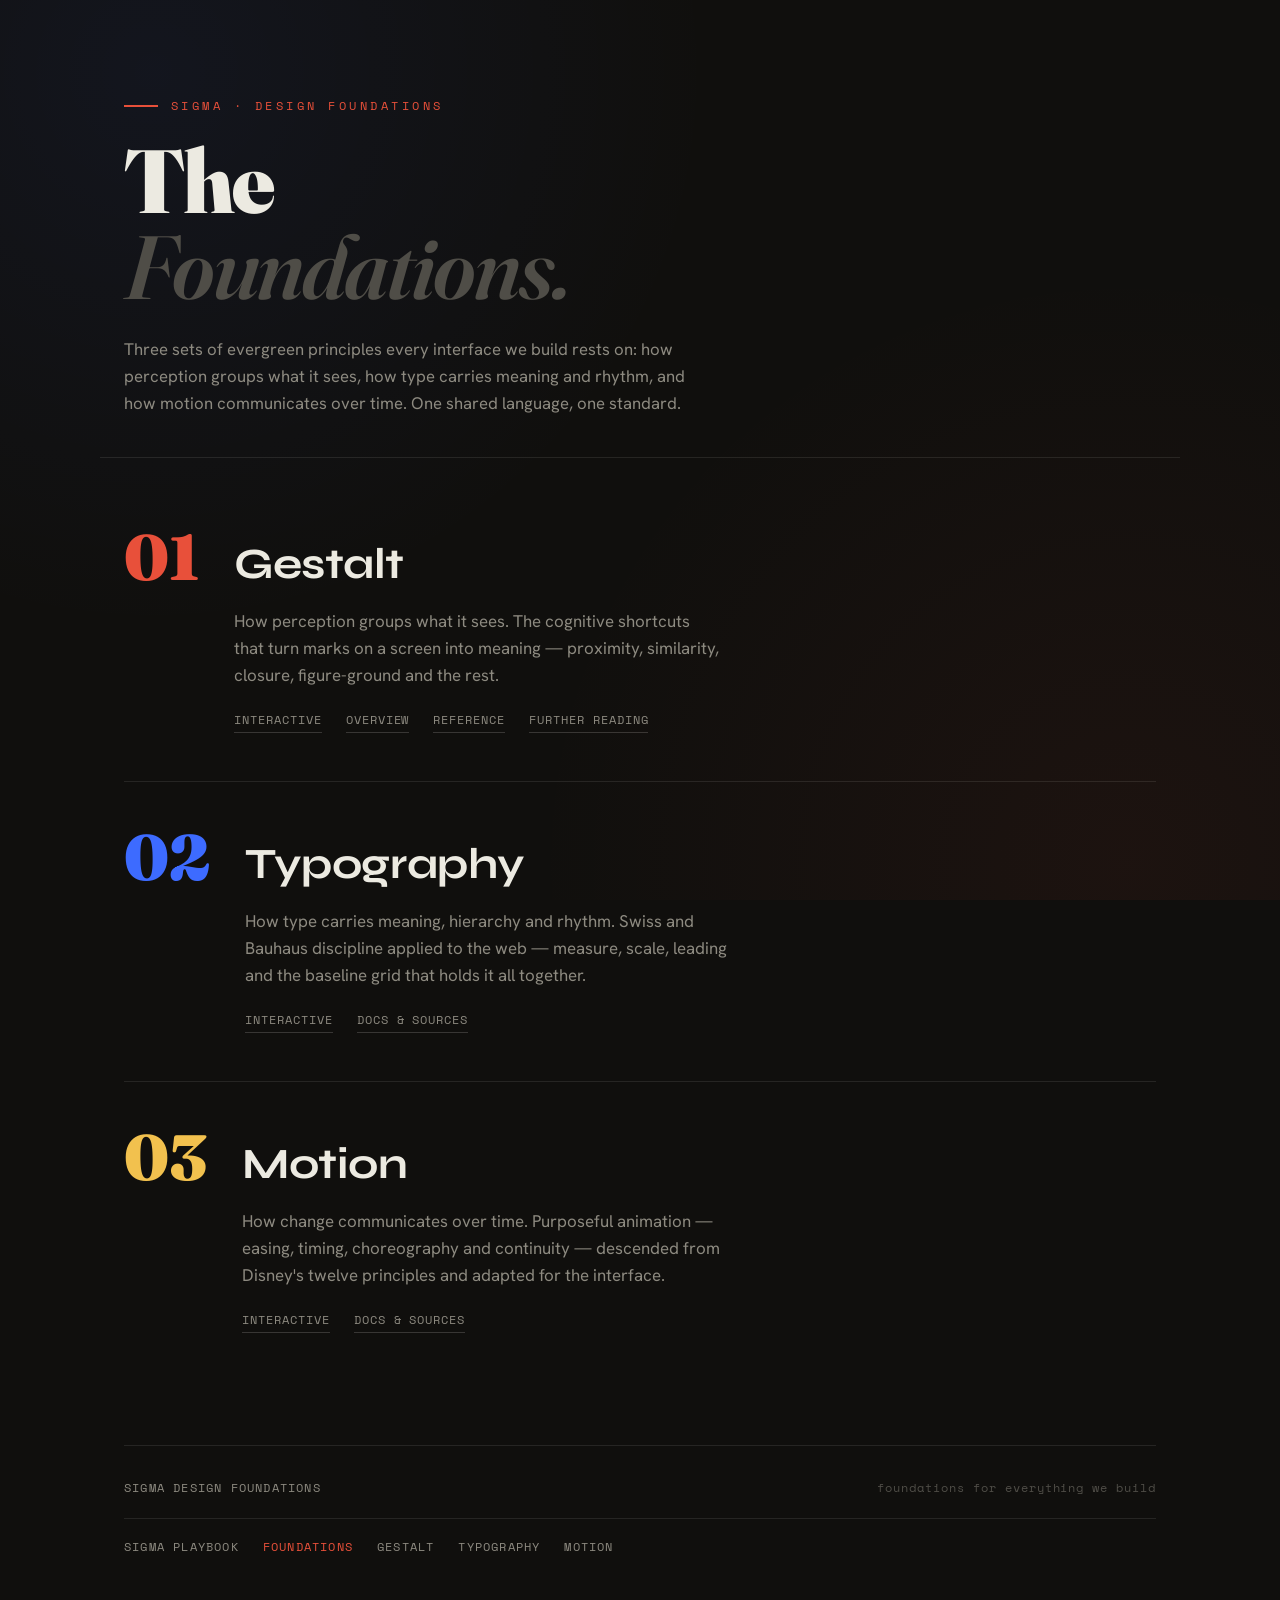
==== docs/design/index.html @ d29ff3a3 "feat(site): three-pillar Sigma Playbook on the design-foundations theme Re-skins the docs site to Si" ====
<!DOCTYPE html>
<html lang="en">
<head>
<meta charset="UTF-8">
<meta name="viewport" content="width=device-width, initial-scale=1.0">
<title>Sigma — Design Foundations</title>
<link rel="preconnect" href="https://fonts.googleapis.com">
<link rel="preconnect" href="https://fonts.gstatic.com" crossorigin>
<link href="https://fonts.googleapis.com/css2?family=Fraunces:ital,opsz,wght@0,9..144,600;0,9..144,900;1,9..144,600&family=Syne:wght@600;700&family=Hanken+Grotesk:wght@400;500;600&family=Space+Mono:wght@400;700&display=swap" rel="stylesheet">
<style>
  :root{
    --bg:#100f0d; --surface:#1a1916; --surface-2:#232220;
    --line:rgba(236,234,225,0.10); --line-2:rgba(236,234,225,0.18);
    --ink:#ECEAE1; --ink-dim:#8d8a80; --ink-faint:#4f4d47;
    --red:#E8503A; --blue:#3D6BFF; --yellow:#F2C14E;
  }
  *{box-sizing:border-box}
  html{-webkit-text-size-adjust:100%}
  body{
    margin:0; background:var(--bg); color:var(--ink);
    font-family:"Hanken Grotesk",sans-serif; line-height:1.6; -webkit-font-smoothing:antialiased;
    background-image:
      radial-gradient(circle at 12% 8%, rgba(61,107,255,0.07), transparent 40%),
      radial-gradient(circle at 88% 96%, rgba(232,80,58,0.06), transparent 42%);
    background-attachment:fixed;
  }
  header{ max-width:1080px; margin:0 auto; padding:6rem 1.5rem 2.5rem; border-bottom:1px solid var(--line); opacity:0; animation:rise .8s .05s ease forwards; }
  .eyebrow{ font-family:"Space Mono",monospace; font-size:.78rem; letter-spacing:.28em; text-transform:uppercase; color:var(--red); margin-bottom:1.4rem; display:flex; align-items:center; gap:.8rem; }
  .eyebrow::before{ content:""; width:34px; height:2px; background:var(--red); display:inline-block; }
  h1{ font-family:"Fraunces",serif; font-weight:900; font-optical-sizing:auto; font-size:clamp(2.8rem,7.5vw,5.6rem); line-height:.96; letter-spacing:-.025em; margin:0; }
  h1 em{ font-style:italic; font-weight:600; color:var(--ink-faint); }
  .intro{ max-width:64ch; color:var(--ink-dim); margin:1.6rem 0 0; font-size:1.05rem; }
  main{ max-width:1080px; margin:0 auto; padding:1.5rem 1.5rem 4rem; }

  .pillar{ display:grid; grid-template-columns:auto 1fr; gap:1.5rem 2.2rem; padding:3rem 0; border-top:1px solid var(--line); }
  .pillar:first-child{ border-top:none; }
  .pnum{ font-family:"Fraunces",serif; font-weight:900; font-size:clamp(2.6rem,6vw,4rem); line-height:.85; }
  .pnum.red{ color:var(--red); } .pnum.blue{ color:var(--blue); } .pnum.yellow{ color:var(--yellow); }
  .pbody h2{ font-family:"Syne",sans-serif; font-weight:700; font-size:clamp(1.8rem,4.2vw,2.7rem); margin:0; letter-spacing:-.01em; }
  .pbody h2 a{ color:var(--ink); text-decoration:none; transition:color .25s ease; }
  .pbody h2 a:hover{ color:var(--ink-dim); }
  .ethos{ color:var(--ink-dim); font-size:1.06rem; margin:.55rem 0 1.3rem; max-width:54ch; }
  .plinks{ display:flex; gap:1.5rem; flex-wrap:wrap; align-items:center; }
  .plinks a{ font-family:"Space Mono",monospace; font-size:.75rem; letter-spacing:.08em; text-transform:uppercase; color:var(--ink-dim); text-decoration:none; border-bottom:1px solid var(--line-2); padding-bottom:3px; transition:color .25s, border-color .25s; }
  .plinks a:hover{ color:var(--ink); border-color:var(--red); }
  .soon-inline{ font-family:"Space Mono",monospace; font-size:.72rem; letter-spacing:.08em; text-transform:uppercase; color:var(--ink-faint); }
  .soon-inline::after{ content:"in build"; font-size:.6rem; border:1px solid var(--line-2); border-radius:3px; padding:.05rem .35rem; margin-left:.55rem; color:var(--ink-faint); }

  .note{ margin-top:3.4rem; padding-top:2.4rem; border-top:1px solid var(--line); max-width:70ch; }
  .note .kicker{ font-family:"Space Mono",monospace; font-size:.72rem; letter-spacing:.2em; text-transform:uppercase; color:var(--red); margin-bottom:.7rem; }
  .note p{ color:var(--ink-dim); font-size:.96rem; margin:0 0 .8rem; }
  .note code{ font-family:"Space Mono",monospace; font-size:.85em; color:var(--ink); background:var(--surface-2); border:1px solid var(--line); border-radius:4px; padding:.05rem .35rem; }

  footer{ max-width:1080px; margin:0 auto; padding:0 1.5rem 5rem; }
  .foot-top{ border-top:1px solid var(--line); padding-top:2rem; display:flex; justify-content:space-between; gap:1.5rem 2rem; flex-wrap:wrap; align-items:baseline; }
  .foot-label{ font-family:"Space Mono",monospace; font-size:.75rem; letter-spacing:.1em; text-transform:uppercase; color:var(--ink-dim); }
  .cross{ display:flex; gap:1.5rem; flex-wrap:wrap; }
  .cross a{ font-family:"Space Mono",monospace; font-size:.75rem; letter-spacing:.1em; text-transform:uppercase; color:var(--ink-dim); text-decoration:none; transition:color .25s ease; display:inline-flex; align-items:center; gap:.55rem; }
  .cross a:hover{ color:var(--ink); }
  .cross a.here{ color:var(--red); }
  .cross .soon{ color:var(--ink-faint); }
  .cross .soon::after{ content:"soon"; font-size:.58rem; letter-spacing:.1em; border:1px solid var(--line); border-radius:3px; padding:0 .3rem; margin-left:.45rem; }
  .colophon{ font-family:"Space Mono",monospace; font-size:.75rem; letter-spacing:.08em; color:var(--ink-faint); margin:0; }
  .pillars{ margin-top:1.25rem; padding-top:1.15rem; border-top:1px solid var(--line); }

  @media (max-width:680px){ .pillar{ grid-template-columns:1fr; gap:.6rem; } header{ padding-top:4rem; } }
  @keyframes rise{ to{ opacity:1; transform:translateY(0); } }
  @media (prefers-reduced-motion:reduce){ *{ animation:none!important; transition:none!important; } header{ opacity:1; } }
</style>
</head>
<body>

<header>
  <div class="eyebrow">Sigma · Design Foundations</div>
  <h1>The<br><em>Foundations.</em></h1>
  <p class="intro">Three sets of evergreen principles every interface we build rests on: how perception groups what it sees, how type carries meaning and rhythm, and how motion communicates over time. One shared language, one standard.</p>
</header>

<main>

  <section class="pillar">
    <div class="pnum red">01</div>
    <div class="pbody">
      <h2><a href="gestalt-principles.html">Gestalt</a></h2>
      <p class="ethos">How perception groups what it sees. The cognitive shortcuts that turn marks on a screen into meaning — proximity, similarity, closure, figure-ground and the rest.</p>
      <div class="plinks">
        <a href="gestalt-principles.html">Interactive</a>
        <a href="gestalt-overview.html">Overview</a>
        <a href="gestalt-reference.html">Reference</a>
        <a href="gestalt-reading.html">Further Reading</a>
      </div>
    </div>
  </section>

  <section class="pillar">
    <div class="pnum blue">02</div>
    <div class="pbody">
      <h2><a href="typography-principles.html">Typography</a></h2>
      <p class="ethos">How type carries meaning, hierarchy and rhythm. Swiss and Bauhaus discipline applied to the web — measure, scale, leading and the baseline grid that holds it all together.</p>
      <div class="plinks">
        <a href="typography-principles.html">Interactive</a>
        <a href="typography-docs.html">Docs &amp; Sources</a>
      </div>
    </div>
  </section>

  <section class="pillar">
    <div class="pnum yellow">03</div>
    <div class="pbody">
      <h2><a href="motion-principles.html">Motion</a></h2>
      <p class="ethos">How change communicates over time. Purposeful animation — easing, timing, choreography and continuity — descended from Disney's twelve principles and adapted for the interface.</p>
      <div class="plinks">
        <a href="motion-principles.html">Interactive</a>
        <a href="motion-docs.html">Docs &amp; Sources</a>
      </div>
    </div>
  </section>


</main>

<footer>
  <div class="foot-top">
    <span class="foot-label">Sigma Design Foundations</span>
    <p class="colophon">foundations for everything we build</p>
  </div>
  <nav class="cross pillars">
    <a href="../../">Sigma Playbook</a>
    <a href="index.html" class="here">Foundations</a>
    <a href="gestalt-principles.html">Gestalt</a>
    <a href="typography-principles.html">Typography</a>
    <a href="motion-principles.html">Motion</a>
  </nav>
</footer>

</body>
</html>
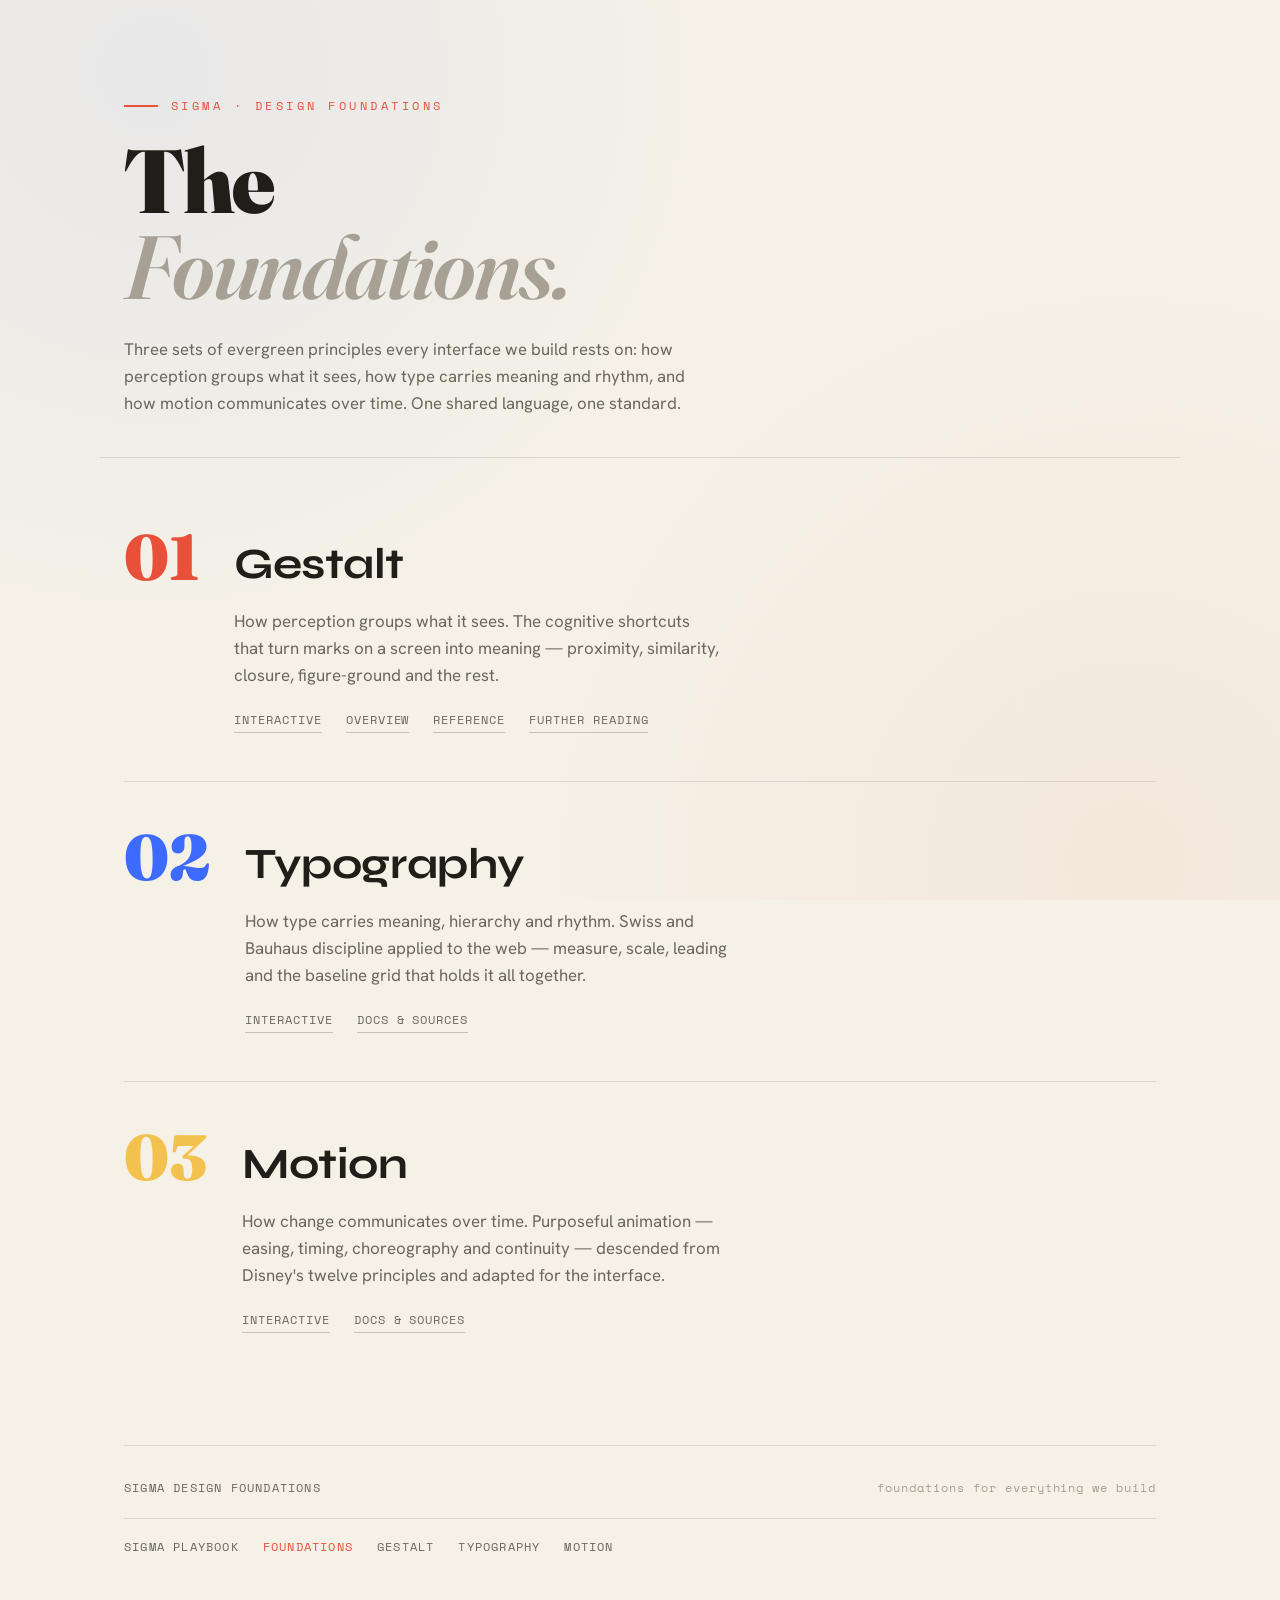
==== commit d175ffbb: "feat(site): light mode for the design foundations; linkify in-doc cross-references - Add a light (wa" ====
--- a/docs/design/index.html
+++ b/docs/design/index.html
@@ -13,6 +13,14 @@
     --line:rgba(236,234,225,0.10); --line-2:rgba(236,234,225,0.18);
     --ink:#ECEAE1; --ink-dim:#8d8a80; --ink-faint:#4f4d47;
     --red:#E8503A; --blue:#3D6BFF; --yellow:#F2C14E;
+  }
+
+  @media (prefers-color-scheme: light){
+    :root{
+      --bg:#f5f1e7; --surface:#fffdf6; --surface-2:#efe9da;
+      --line:rgba(33,30,26,0.12); --line-2:rgba(33,30,26,0.22);
+      --ink:#211e1a; --ink-dim:#6b675c; --ink-faint:#a7a094;
+    }
   }
   *{box-sizing:border-box}
   html{-webkit-text-size-adjust:100%}
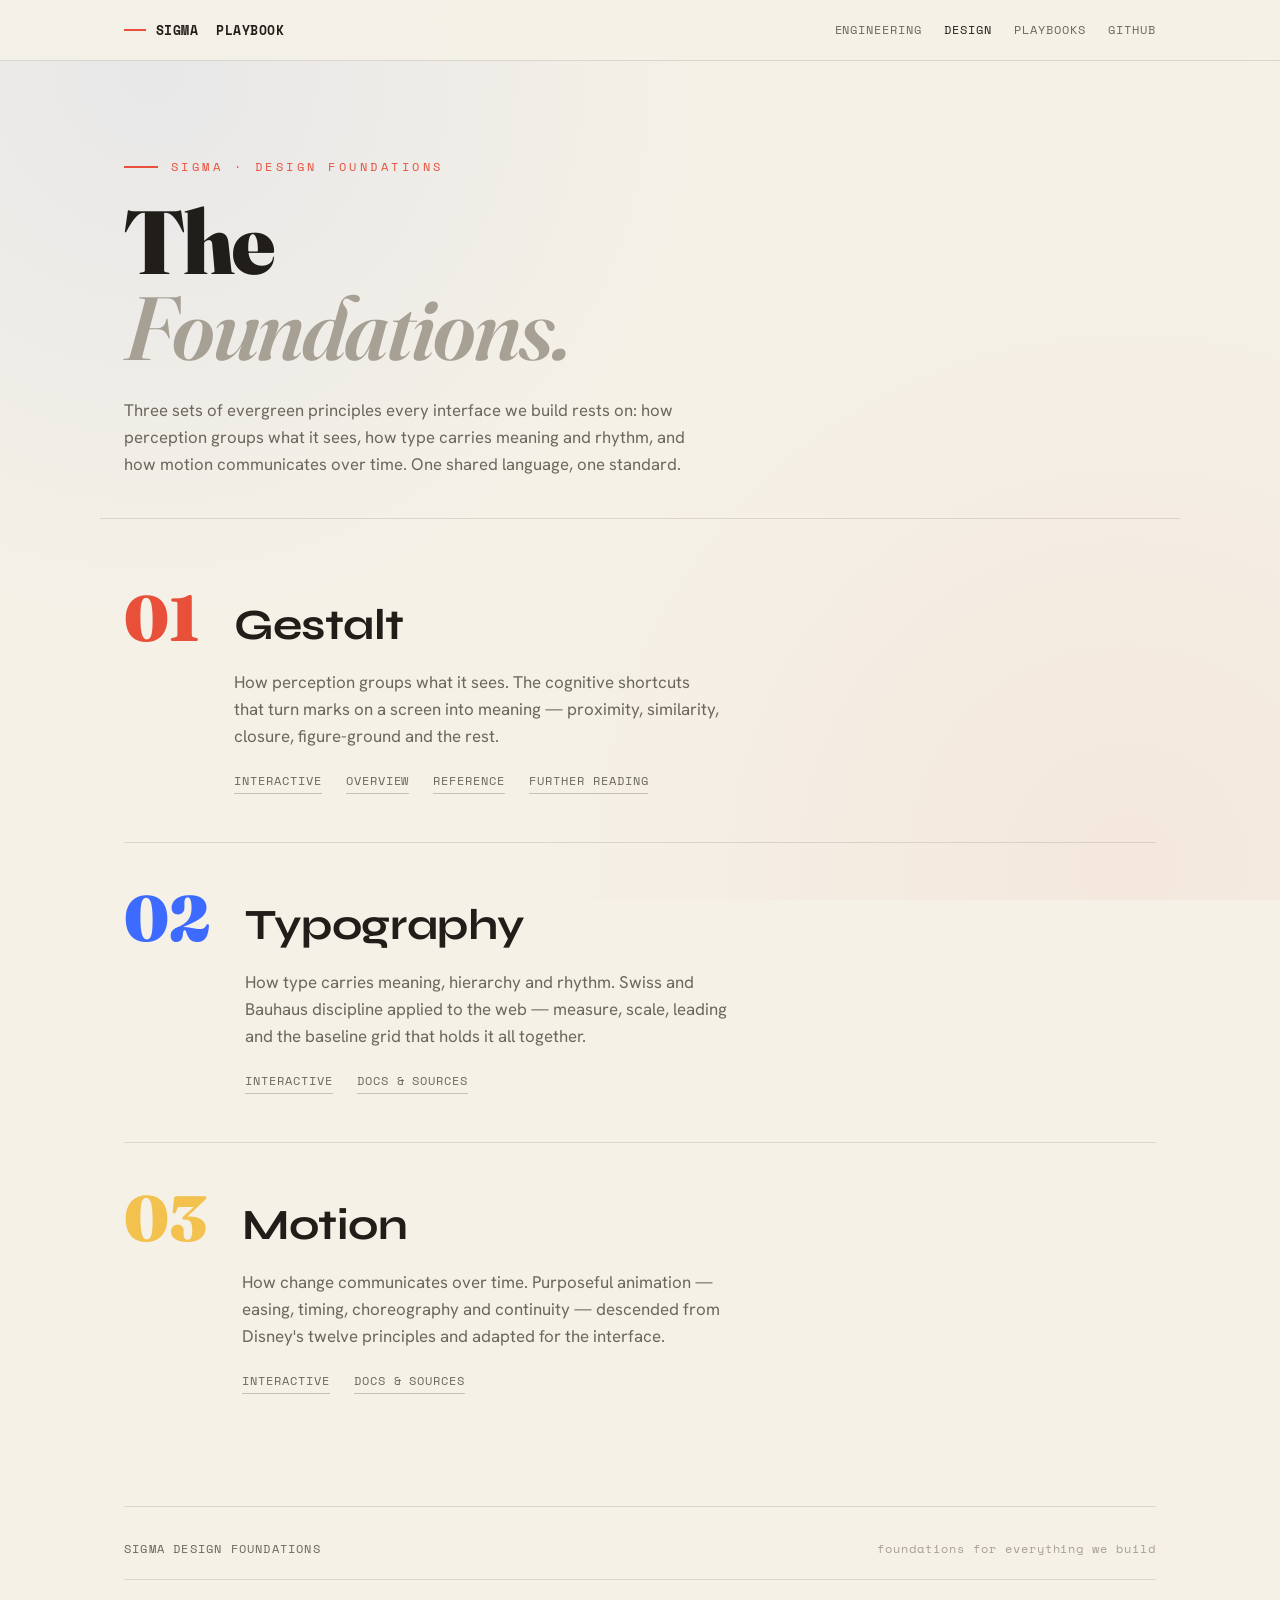
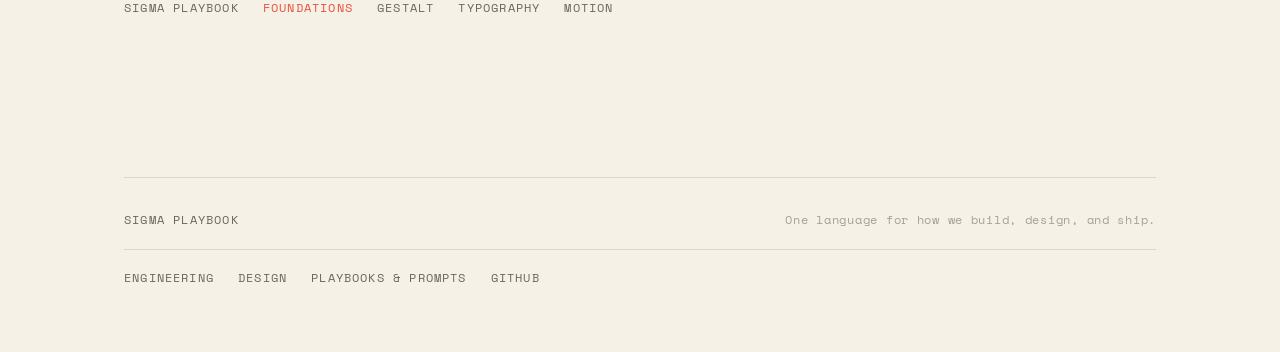
==== commit 972ccfc6: "feat(site): handbook header/footer on the design section; linkify prompt-body cross-refs - Give the " ====
--- a/docs/design/index.html
+++ b/docs/design/index.html
@@ -7,6 +7,7 @@
 <link rel="preconnect" href="https://fonts.googleapis.com">
 <link rel="preconnect" href="https://fonts.gstatic.com" crossorigin>
 <link href="https://fonts.googleapis.com/css2?family=Fraunces:ital,opsz,wght@0,9..144,600;0,9..144,900;1,9..144,600&family=Syne:wght@600;700&family=Hanken+Grotesk:wght@400;500;600&family=Space+Mono:wght@400;700&display=swap" rel="stylesheet">
+<link rel="stylesheet" href="chrome.css">
 <style>
   :root{
     --bg:#100f0d; --surface:#1a1916; --surface-2:#232220;
@@ -77,6 +78,15 @@
 </style>
 </head>
 <body>
+<div class="site-header"><div class="wrap">
+<a href="../../" class="brand">Sigma&nbsp;<span>Playbook</span></a>
+<nav aria-label="Primary">
+<a href="../standards/">Engineering</a>
+<a href="./" aria-current="page">Design</a>
+<a href="../playbooks/">Playbooks</a>
+<a href="https://github.com/sigmadigitalza/engineering-playbook" rel="noopener">GitHub</a>
+</nav>
+</div></div>
 
 <header>
   <div class="eyebrow">Sigma · Design Foundations</div>
@@ -141,5 +151,17 @@
   </nav>
 </footer>
 
+<div class="site-footer">
+<div class="foot-top">
+<span class="foot-label">Sigma Playbook</span>
+<p class="colophon">One language for how we build, design, and ship.</p>
+</div>
+<nav aria-label="Sections">
+<a href="../standards/">Engineering</a>
+<a href="./">Design</a>
+<a href="../playbooks/">Playbooks &amp; Prompts</a>
+<a href="https://github.com/sigmadigitalza/engineering-playbook" rel="noopener">GitHub</a>
+</nav>
+</div>
 </body>
 </html>
--- a/docs/design/chrome.css
+++ b/docs/design/chrome.css
@@ -0,0 +1,121 @@
+/* Handbook chrome (sticky header + footer) for the self-contained design-
+   foundations pages, so the Design section shares the site's nav and footer.
+   Scoped to .site-header / .site-footer and applied to <div>s (not <header>/
+   <footer>) so the foundations' element-level header{}/footer{} rules don't
+   collide. Uses the tokens + Space Mono already defined per page. */
+
+.site-header {
+  position: sticky;
+  top: 0;
+  z-index: 50;
+  background: color-mix(in srgb, var(--bg) 85%, transparent);
+  backdrop-filter: saturate(140%) blur(12px);
+  -webkit-backdrop-filter: saturate(140%) blur(12px);
+  border-bottom: 1px solid var(--line);
+}
+.site-header .wrap,
+.site-footer .wrap {
+  max-width: 1080px;
+  margin: 0 auto;
+  padding: 0 1.5rem;
+}
+.site-header .wrap {
+  display: flex;
+  align-items: center;
+  justify-content: space-between;
+  gap: 1rem;
+  height: 60px;
+}
+.site-header .brand {
+  font-family: "Space Mono", monospace;
+  font-weight: 700;
+  font-size: 0.82rem;
+  letter-spacing: 0.04em;
+  text-transform: uppercase;
+  color: var(--ink);
+  text-decoration: none;
+  display: inline-flex;
+  align-items: center;
+  gap: 0.6rem;
+}
+.site-header .brand::before {
+  content: "";
+  width: 22px;
+  height: 2px;
+  background: var(--red);
+}
+.site-header nav {
+  display: flex;
+  align-items: center;
+  gap: 1.4rem;
+  font-family: "Space Mono", monospace;
+  font-size: 0.74rem;
+  letter-spacing: 0.08em;
+  text-transform: uppercase;
+}
+.site-header nav a {
+  color: var(--ink-dim);
+  text-decoration: none;
+  transition: color 0.25s ease;
+}
+.site-header nav a:hover,
+.site-header nav a[aria-current] {
+  color: var(--ink);
+}
+.site-footer {
+  max-width: 1080px;
+  margin: 5rem auto 0;
+  padding: 0 1.5rem 4rem;
+}
+.site-footer .foot-top {
+  border-top: 1px solid var(--line);
+  padding-top: 2rem;
+  display: flex;
+  justify-content: space-between;
+  gap: 1rem 2rem;
+  flex-wrap: wrap;
+  align-items: baseline;
+}
+.site-footer .foot-label {
+  font-family: "Space Mono", monospace;
+  font-size: 0.75rem;
+  letter-spacing: 0.1em;
+  text-transform: uppercase;
+  color: var(--ink-dim);
+}
+.site-footer .colophon {
+  font-family: "Space Mono", monospace;
+  font-size: 0.75rem;
+  letter-spacing: 0.06em;
+  color: var(--ink-faint);
+  margin: 0;
+}
+.site-footer nav {
+  margin-top: 1.25rem;
+  padding-top: 1.15rem;
+  border-top: 1px solid var(--line);
+  display: flex;
+  gap: 1.5rem;
+  flex-wrap: wrap;
+}
+.site-footer nav a {
+  font-family: "Space Mono", monospace;
+  font-size: 0.74rem;
+  letter-spacing: 0.1em;
+  text-transform: uppercase;
+  color: var(--ink-dim);
+  text-decoration: none;
+  transition: color 0.25s ease;
+}
+.site-footer nav a:hover {
+  color: var(--ink);
+}
+@media (max-width: 620px) {
+  .site-header nav {
+    gap: 0.9rem;
+    font-size: 0.68rem;
+  }
+  .site-header .brand span {
+    display: none;
+  }
+}
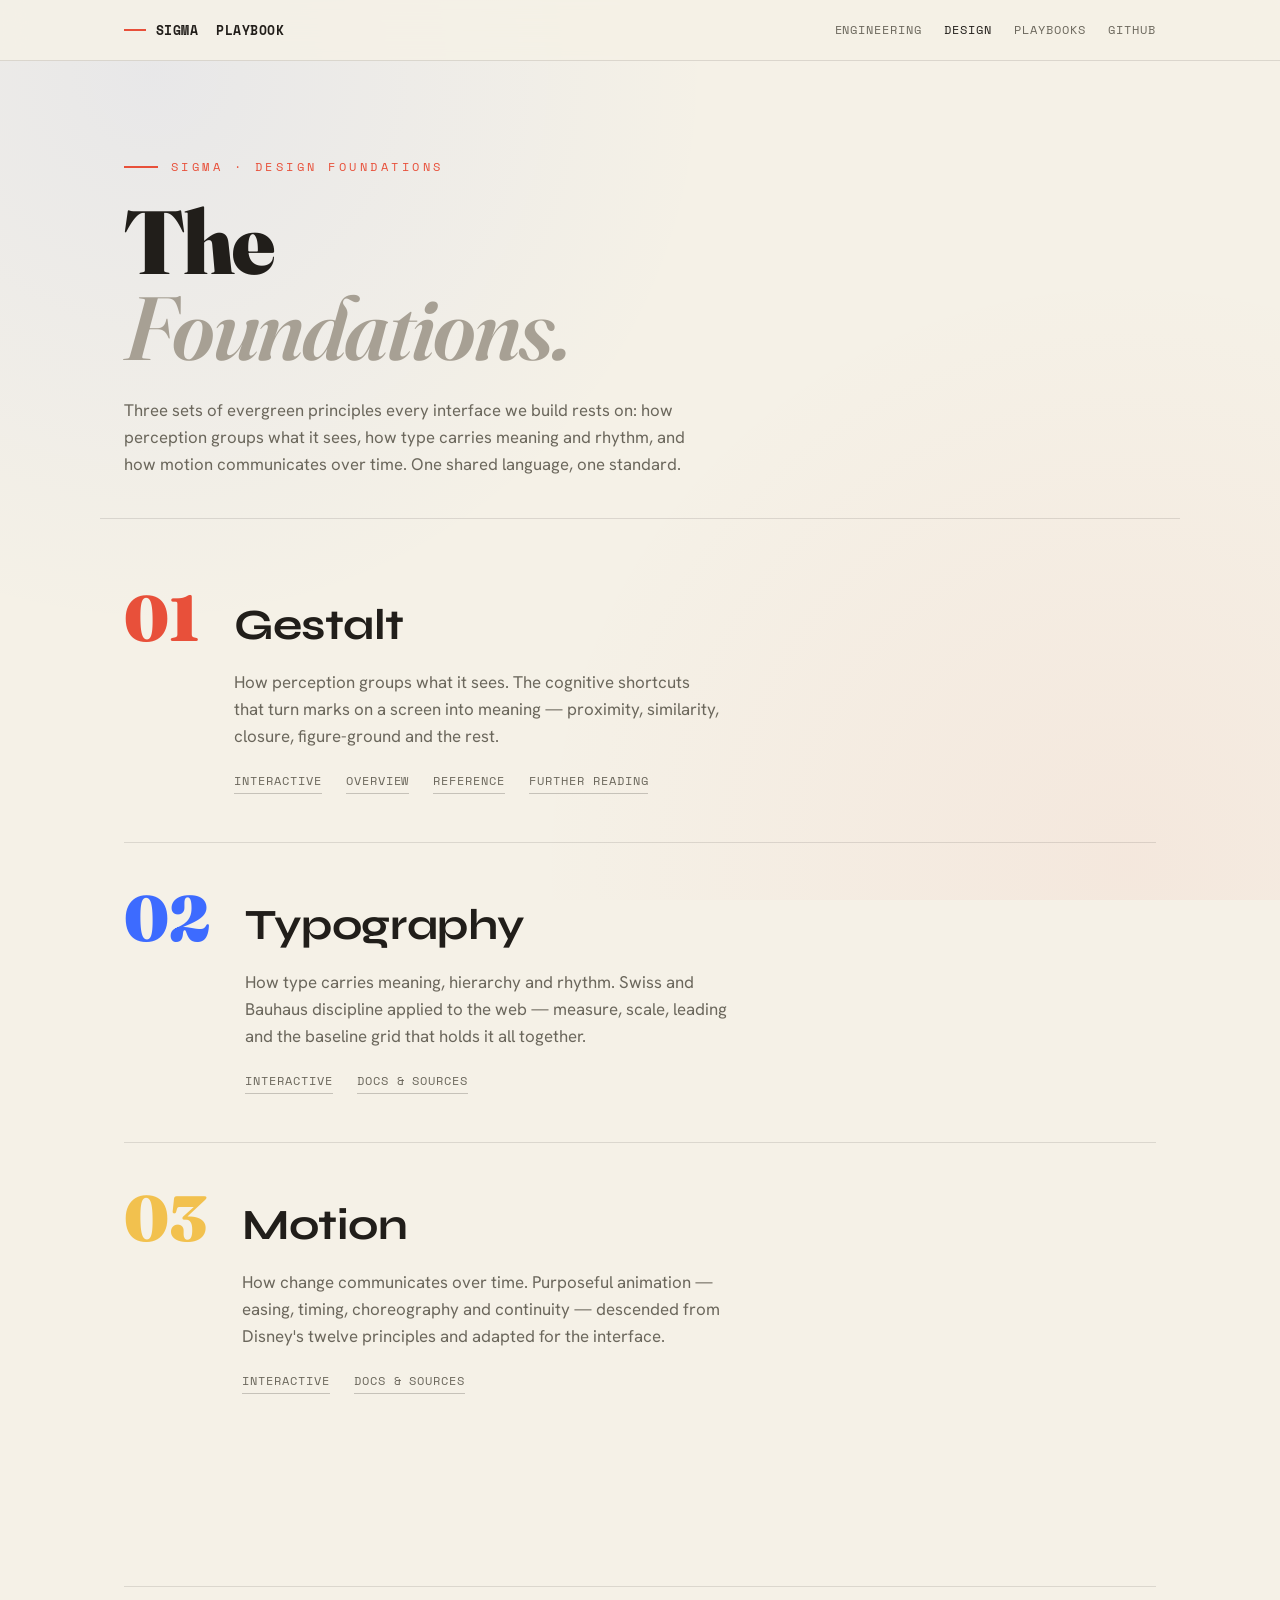
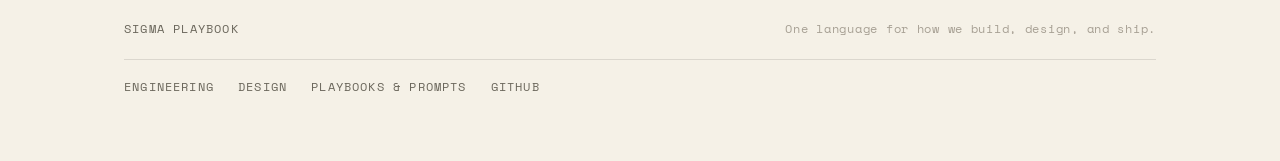
==== commit 16e03450: "fix(site): use the handbook footer on the design section (drop the foundations' own) The design-foun" ====
--- a/docs/design/index.html
+++ b/docs/design/index.html
@@ -137,20 +137,6 @@
 
 </main>
 
-<footer>
-  <div class="foot-top">
-    <span class="foot-label">Sigma Design Foundations</span>
-    <p class="colophon">foundations for everything we build</p>
-  </div>
-  <nav class="cross pillars">
-    <a href="../../">Sigma Playbook</a>
-    <a href="index.html" class="here">Foundations</a>
-    <a href="gestalt-principles.html">Gestalt</a>
-    <a href="typography-principles.html">Typography</a>
-    <a href="motion-principles.html">Motion</a>
-  </nav>
-</footer>
-
 <div class="site-footer">
 <div class="foot-top">
 <span class="foot-label">Sigma Playbook</span>
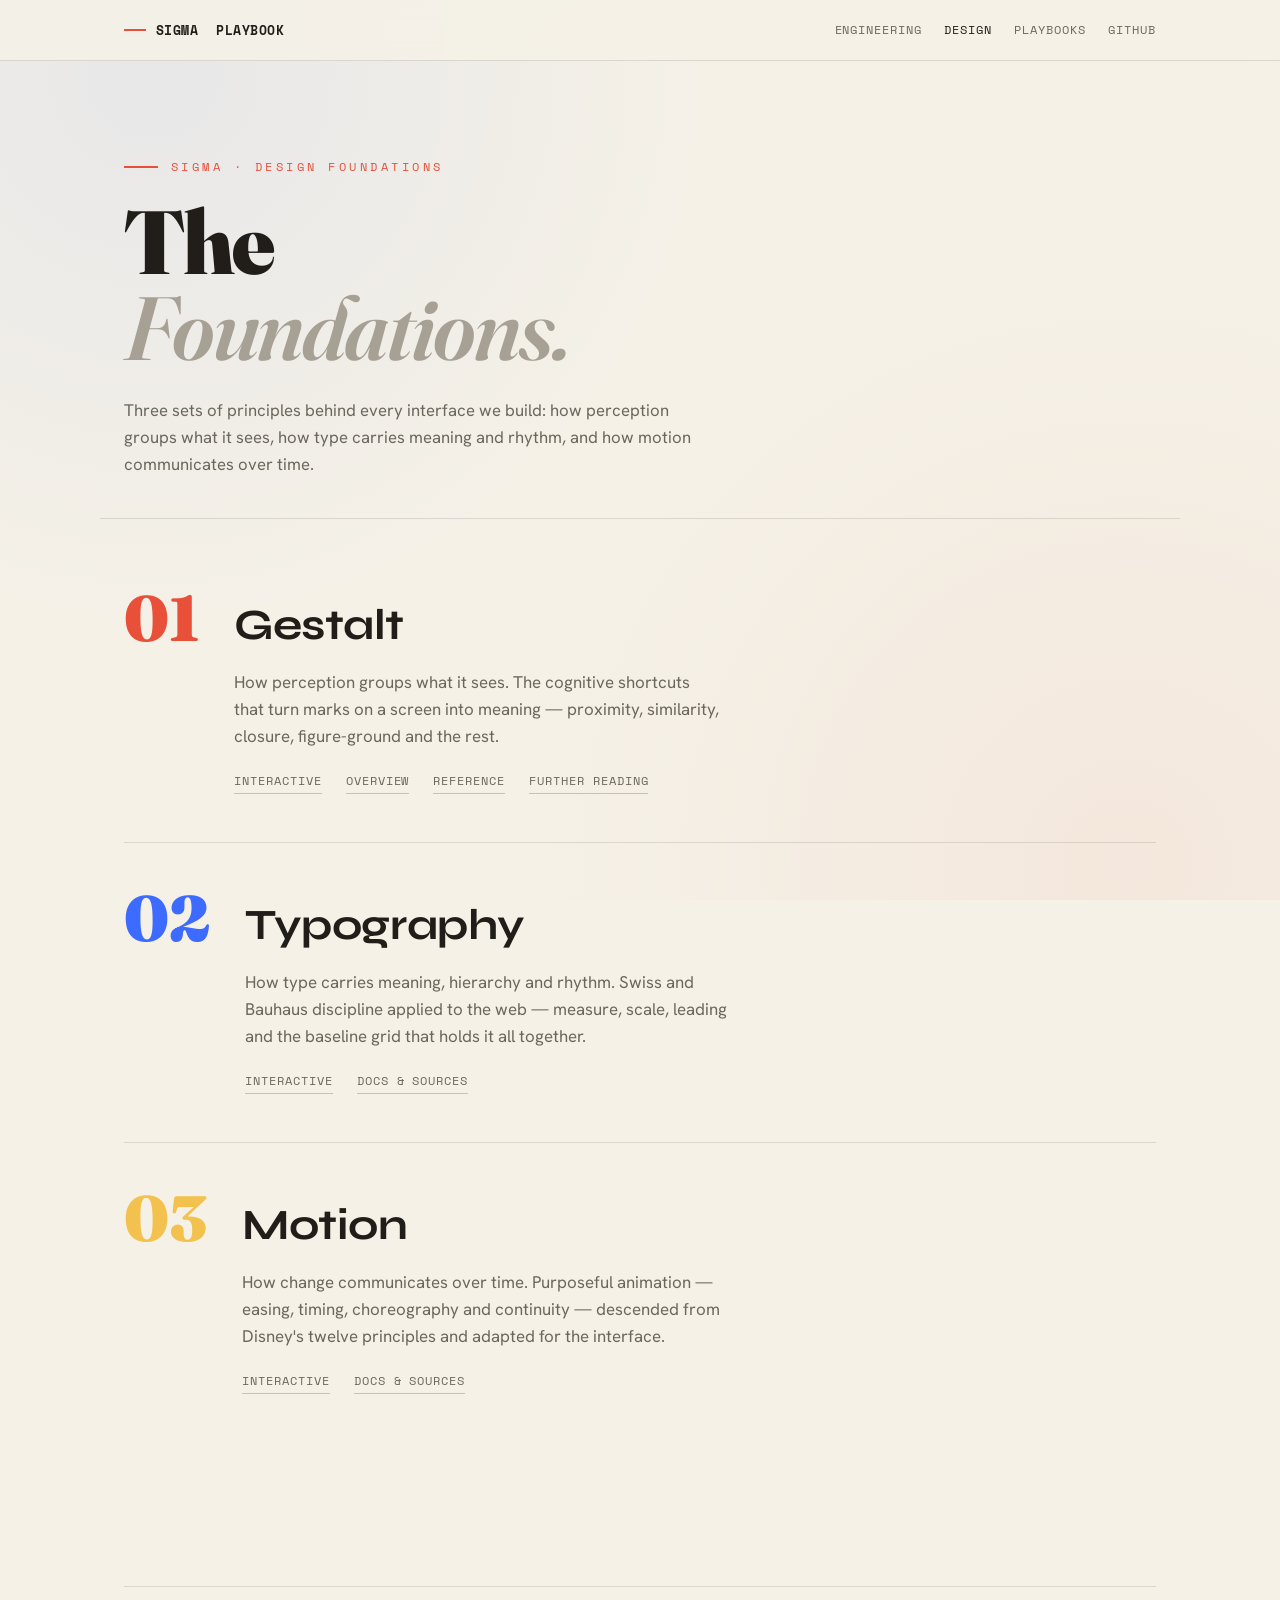
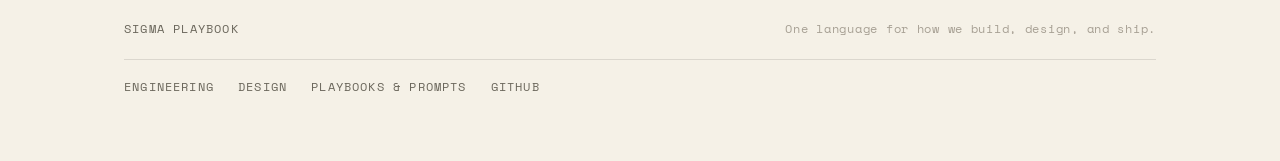
==== commit 74b5b752: "docs: authentic-voice pass on design foundations; strip corporate-isms Brought the design foundation" ====
--- a/docs/design/index.html
+++ b/docs/design/index.html
@@ -91,7 +91,7 @@
 <header>
   <div class="eyebrow">Sigma · Design Foundations</div>
   <h1>The<br><em>Foundations.</em></h1>
-  <p class="intro">Three sets of evergreen principles every interface we build rests on: how perception groups what it sees, how type carries meaning and rhythm, and how motion communicates over time. One shared language, one standard.</p>
+  <p class="intro">Three sets of principles behind every interface we build: how perception groups what it sees, how type carries meaning and rhythm, and how motion communicates over time.</p>
 </header>
 
 <main>
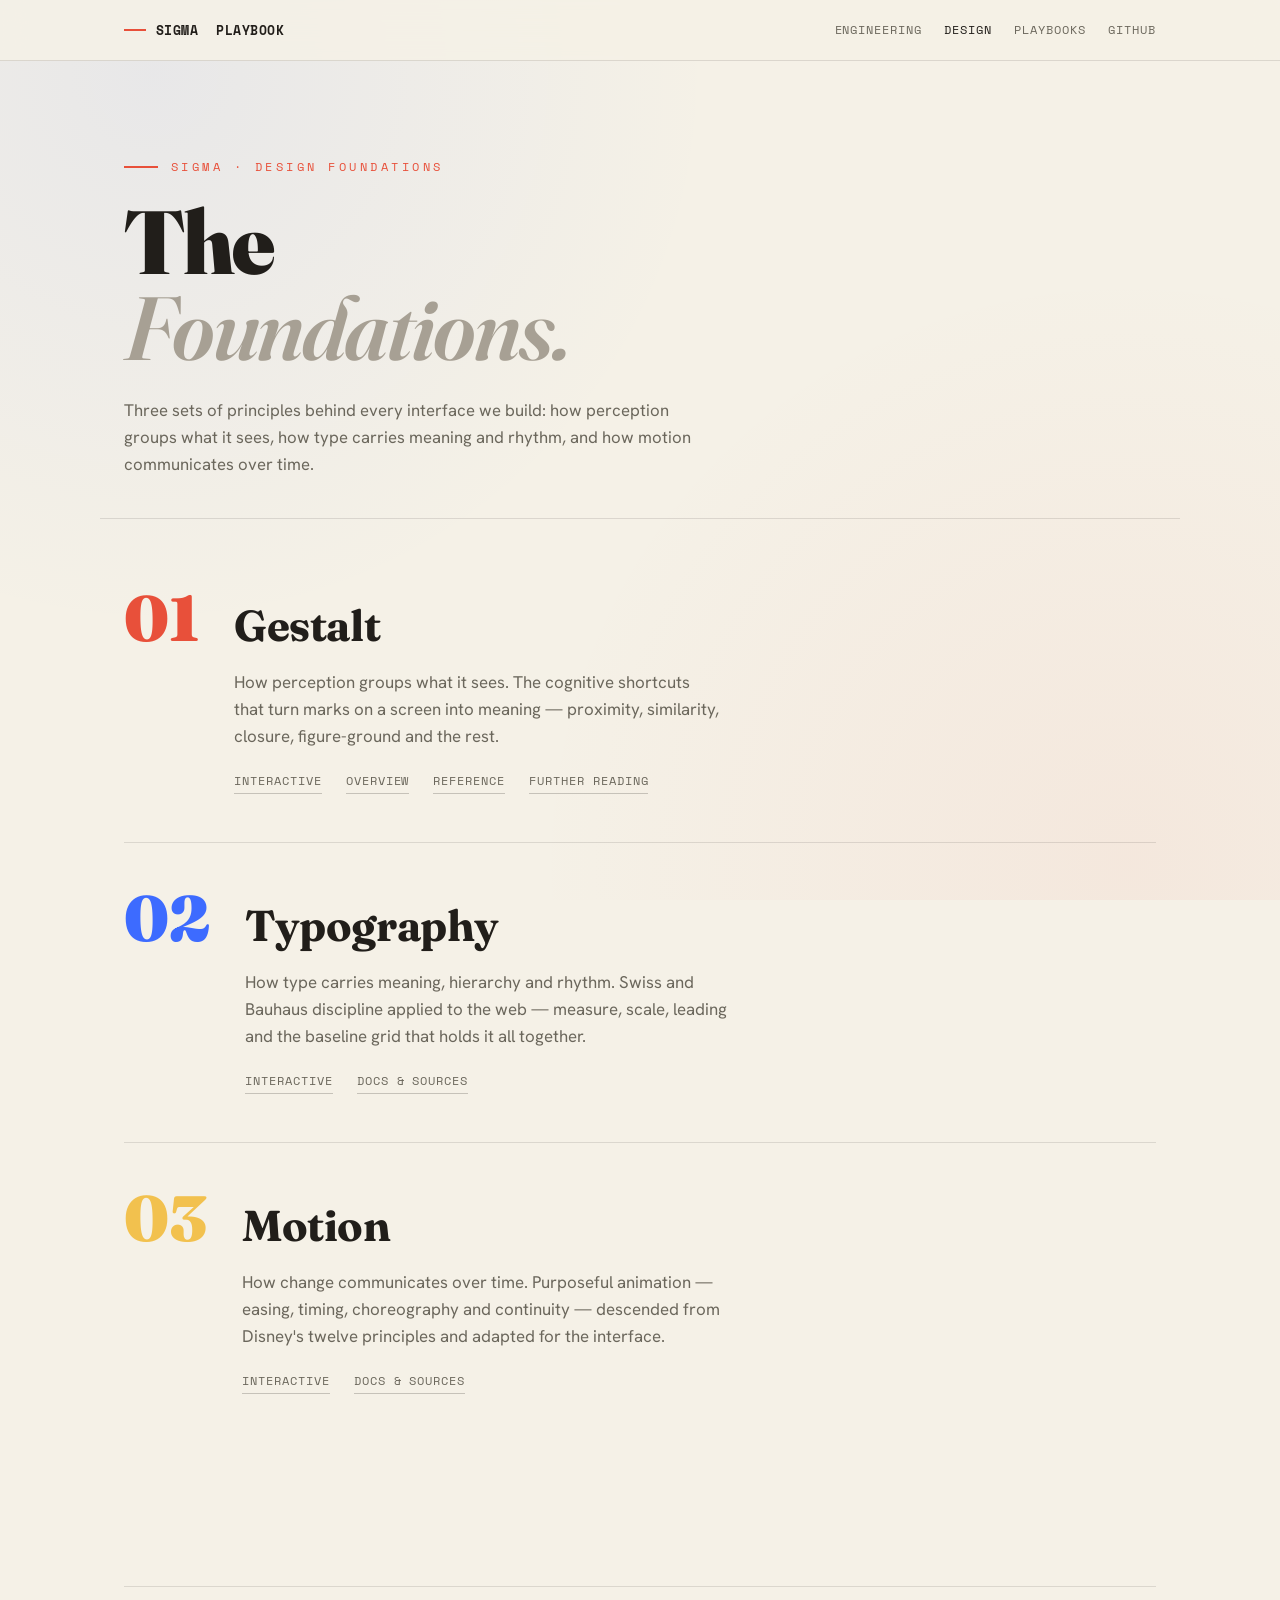
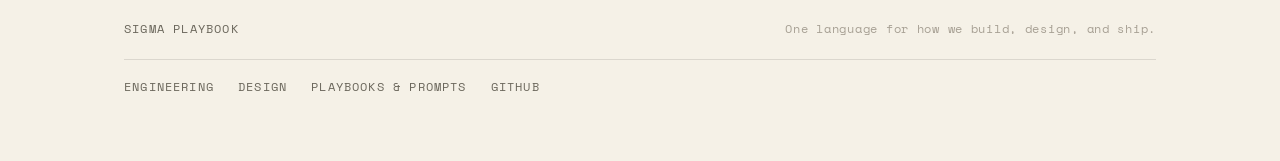
==== commit c2f68e33: "feat(site): Fraunces headings, consistent doc eyebrows, even principle cards - Replace the Syne head" ====
--- a/docs/design/index.html
+++ b/docs/design/index.html
@@ -6,7 +6,7 @@
 <title>Sigma — Design Foundations</title>
 <link rel="preconnect" href="https://fonts.googleapis.com">
 <link rel="preconnect" href="https://fonts.gstatic.com" crossorigin>
-<link href="https://fonts.googleapis.com/css2?family=Fraunces:ital,opsz,wght@0,9..144,600;0,9..144,900;1,9..144,600&family=Syne:wght@600;700&family=Hanken+Grotesk:wght@400;500;600&family=Space+Mono:wght@400;700&display=swap" rel="stylesheet">
+<link href="https://fonts.googleapis.com/css2?family=Fraunces:ital,opsz,wght@0,9..144,600;0,9..144,700;0,9..144,900;1,9..144,600&family=Hanken+Grotesk:wght@400;500;600&family=Space+Mono:wght@400;700&display=swap" rel="stylesheet">
 <link rel="stylesheet" href="chrome.css">
 <style>
   :root{
@@ -45,7 +45,7 @@
   .pillar:first-child{ border-top:none; }
   .pnum{ font-family:"Fraunces",serif; font-weight:900; font-size:clamp(2.6rem,6vw,4rem); line-height:.85; }
   .pnum.red{ color:var(--red); } .pnum.blue{ color:var(--blue); } .pnum.yellow{ color:var(--yellow); }
-  .pbody h2{ font-family:"Syne",sans-serif; font-weight:700; font-size:clamp(1.8rem,4.2vw,2.7rem); margin:0; letter-spacing:-.01em; }
+  .pbody h2{ font-family:"Fraunces",sans-serif; font-weight:700; font-size:clamp(1.8rem,4.2vw,2.7rem); margin:0; letter-spacing:-.01em; }
   .pbody h2 a{ color:var(--ink); text-decoration:none; transition:color .25s ease; }
   .pbody h2 a:hover{ color:var(--ink-dim); }
   .ethos{ color:var(--ink-dim); font-size:1.06rem; margin:.55rem 0 1.3rem; max-width:54ch; }
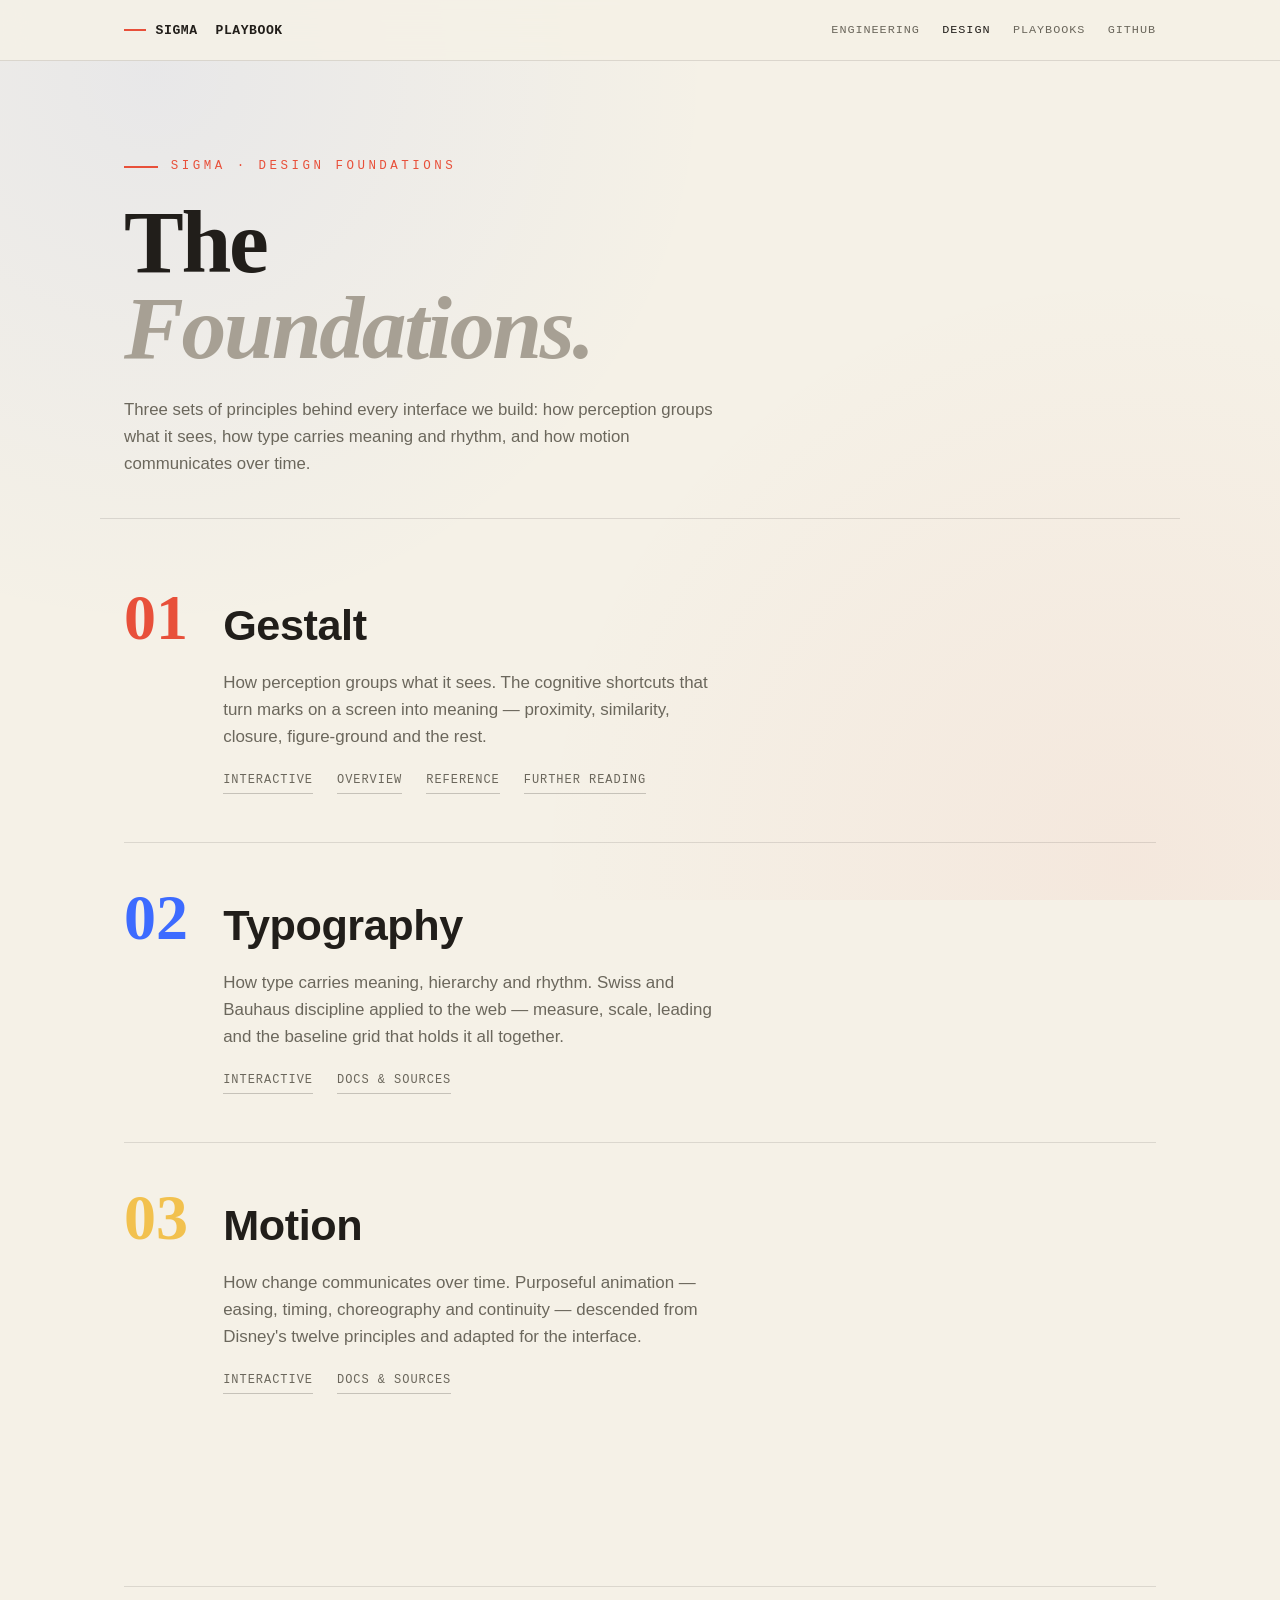
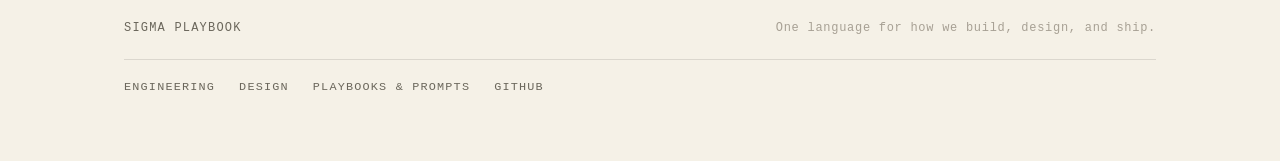
==== commit 33b9dab6: "fix(security): add CSP to the standalone design pages Completes the CSP coverage started in #58. The" ====
--- a/docs/design/index.html
+++ b/docs/design/index.html
@@ -2,6 +2,7 @@
 <html lang="en">
 <head>
 <meta charset="UTF-8">
+<meta http-equiv="Content-Security-Policy" content="default-src 'self'; script-src 'self' 'unsafe-inline'; style-src 'self' 'unsafe-inline' https://fonts.googleapis.com; font-src 'self' https://fonts.gstatic.com; img-src 'self' data:; connect-src 'self'; object-src 'none'; frame-src 'none'; base-uri 'self'; form-action 'none'; upgrade-insecure-requests">
 <meta name="viewport" content="width=device-width, initial-scale=1.0">
 <title>Sigma — Design Foundations</title>
 <link rel="preconnect" href="https://fonts.googleapis.com">
